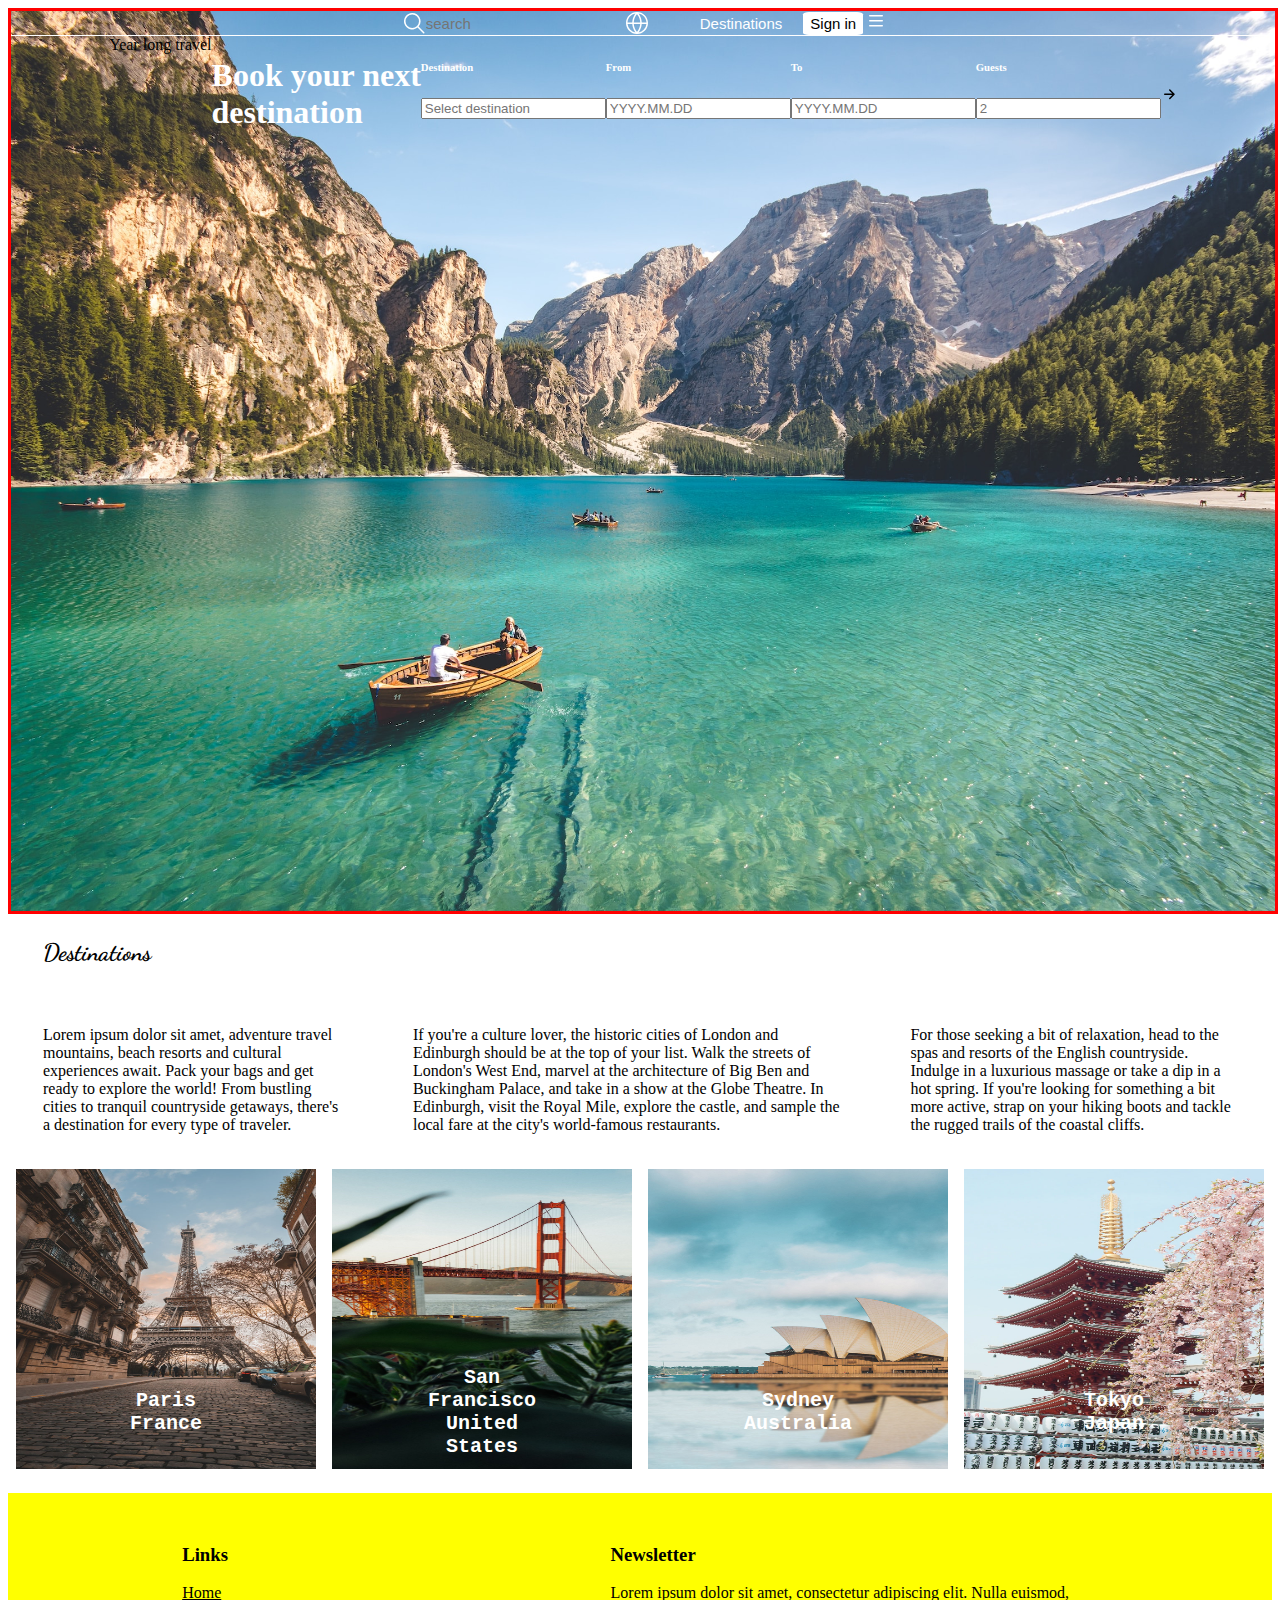
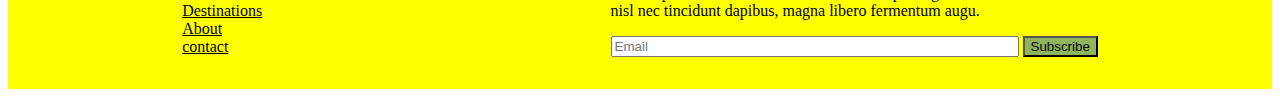
==== index.html @ aec0493a "css updates" ====
<!DOCTYPE html>
<html lang="en">
<head>
<meta charset="utf-8">
<meta name="viewport" content="width=device-width, initial-scale=1">
<title>Travel agency: Homepage</title>
<meta name="description" content="Travel agency: Homepage">
<meta name="author" content="You">
<link
href="https://cdn.jsdelivr.net/npm/bootstrap@5.2.3/dist/css/bootstrap.min.css"
rel="stylesheet"
integrity="sha384-rbsA2VBKQhggwzxH7pPCaAqO46MgnOM80zW1RWuH61DGLwZJEdK2Kadq2F9CUG65"
crossorigin="anonymous"
>
<link
href="https://fonts.googleapis.com/css?family=Dancing+Script&family=Montserrat:400,700&&display=swap"
rel="stylesheet"
>
<link href="./css/header.css" rel="stylesheet" type="text/css">
<link href="./css/destinations.css" rel="stylesheet" type="text/css">
<link href="./css/footer.css" rel="stylesheet" type="text/css">
</head>
<body>
<header>
<div id="searchsection">
<img src="./icons/search-white.svg" alt="Logo">
<input name = "search" placeholder="search" id="searchbutton">
<img src="./icons/globe-white.svg" alt="Logo">
<button id="destinationbutton">Destinations</button>
<button id="signbutton">Sign in</button>
<div>
<img src="./icons/three-bars-white.svg" alt="Menu">
</div>
</div>
<div id="bookingsection">
<div>Year long travel</div>
<h1>
Book your next<br>
destination
</h1>
<div>
<h6>Destination</h6>
<input name = "country" list="countries" placeholder="Select destination">
<datalist id="countries"><option value="Tunisia"> <option value="Germany">
<option value="Italy"> <option value="Costa Rica"> <option value="Japan">
<option value="India"> <option value="Finland"> <option value="Russia"></option></datalist>
</div>
<div>
    <h6>From</h6>
    <input name = "departuredate"  placeholder="YYYY.MM.DD">
    </div>
    <div>
        <h6>To</h6>
        <input name = "arrivaldate"  placeholder="YYYY.MM.DD">
        
        </div>
        <div>
            <h6>Guests</h6>
            <input name = "guestsnumber"  placeholder="2">
            </div>
            <img src="./icons/arrow-right.svg" alt="Menu">
</div>
</header>
<section id="destinationsection">
<h2>Destinations</h2>
<div id="descriptionsection">
<p>
Lorem ipsum dolor sit amet, adventure travel mountains, beach
resorts and cultural experiences await. Pack your bags and get
ready to explore the world! From bustling cities to tranquil
countryside getaways, there's a destination for every type of
traveler.
</p>
<p>
If you're a culture lover, the historic cities of London and Edinburgh should
be at the top of your list. Walk the streets of London's West End,
marvel at the architecture of Big Ben and Buckingham Palace, and take in a
show at the Globe Theatre. In Edinburgh, visit the Royal Mile,
explore the castle, and sample the local fare at the city's world-famous restaurants.
</p>
<p>
For those seeking a bit of relaxation, head to the spas and
resorts of the English countryside. Indulge in a luxurious
massage or take a dip in a hot spring. If you're looking for
something a bit more active, strap on your hiking boots and
tackle the rugged trails of the coastal cliffs.
</p>
</div>
<div id="photossection">




<div class="image-container">
<img src="./images/destinations/paris.jpg" alt="picture of eiffel tower">
<div class="text-overlay">
<p>Paris<br>France<p>
</div>
</div>
<div class="image-container">
<img src="./images/destinations/san-francisco.jpg" alt="picture of golden gate">
<div class="text-overlay">
<p>San Francisco<br>United States<p>
</div>
</div>
<div class="image-container">
<img src="./images/destinations/sydney.jpg" alt="picture of sydney opera">
<div class="text-overlay">
<p>Sydney<br>Australia<p>
</div>
</div>
<div class="image-container">
<img src="./images/destinations/tokyo.jpg" alt="picture of tokyo">
<div class="text-overlay">
<p>Tokyo<br>Japan<p>
</div>
</div>
</div>
</section>
<footer>
<div id="Links">
<h3>Links</h3>
<a href="" target="_blank">Home</a><br>
<a href="" target="_blank">Destinations</a><br>
<a href="" target="_blank">About</a><br>
<a href="" target="_blank">contact</a>
</div>
<div id="newssection">
<h3>Newsletter</h3>
<p>
Lorem ipsum dolor sit amet, consectetur adipiscing elit. Nulla
euismod, <br>nisl nec tincidunt dapibus, magna libero fermentum augu.
</p>
<form action="/submit-form" method="post">
<input type="email" id="email" name="email" placeholder="Email">
<input type="submit" id="subscribebutton" value="Subscribe">
</form>
</div>
</footer>
</body>
</html>
---- css/header.css ----
header{
    background-image: url("../images/header.jpg"); 
    background-repeat: no-repeat;
    background-size:cover;
    background-position: center;
    width:100%;
    height: 100vh;
    margin: 0 auto;
    border: 3px red solid;
    }
    #searchsection{
    border-bottom: 1px white solid;
    display: flex;
    justify-content:center;
    align-items: center;
flex-wrap: wrap;}

    #destinationbutton{
        background: none;
        border: none;
        font-size: 15px;
        margin-left: 45px;
        color: white;
        
        }
    #signbutton{
    border-radius: 10%;
    width: 60px;
    background-color: white; 
    border: 1.5px black;
    font-size: 15px;
    padding: 3px 3px;
    margin-left: 15px;
    margin-right: 5px;}

    #searchbutton{background: none;
        border: none;
        font-size: 15px;
        padding: 0;}


#bookingsection h1{color: white;}
#bookingsection h6{color: white;}
#bookingsection{display: flex;
    justify-content:center;
    align-self: flex-end;
    flex-wrap: wrap;
}
---- css/destinations.css ----
#descriptionsection{
    display: flex;
    justify-content: center;
    align-items: flex-start;
    }
    #descriptionsection p {padding: 19px 35px;}
    #destinationsection h2{font-family: Dancing Script; font-weight: bold; padding: 4px 35px;}
    #descriptionsection p{font-family: 'Times New Roman', Times, serif; }
    
    
    
    
    #photossection{
    display: flex;
    justify-content: center;
    align-items: flex-start;
    }
    #photossection img{
    height: 300px;
    width: 300px;
    }
    
    
    
    
    .image-container {
    position: relative;
    margin: 0 auto;
    }
    .text-overlay {
    position: absolute;
    top: 80%;
    left: 50%;
    transform: translate(-50%, -50%);
    text-align: center;
    color: white;
    }
    .text-overlay p {
    font-size: 20px;
    font-family: 'Courier New', Courier, monospace;
    font-weight: bold;
    }
---- css/footer.css ----
footer{display: flex; justify-content: space-around; align-items: baseline;
    background-color: yellow; padding-top: 2rem; padding-bottom: 2rem; margin-top: 20px ;}
    
    
    #email {
    width: 400px;
    }
    #subscribebutton{background-color: rgb(144, 180, 92);}
    
    
    a{color:black;}
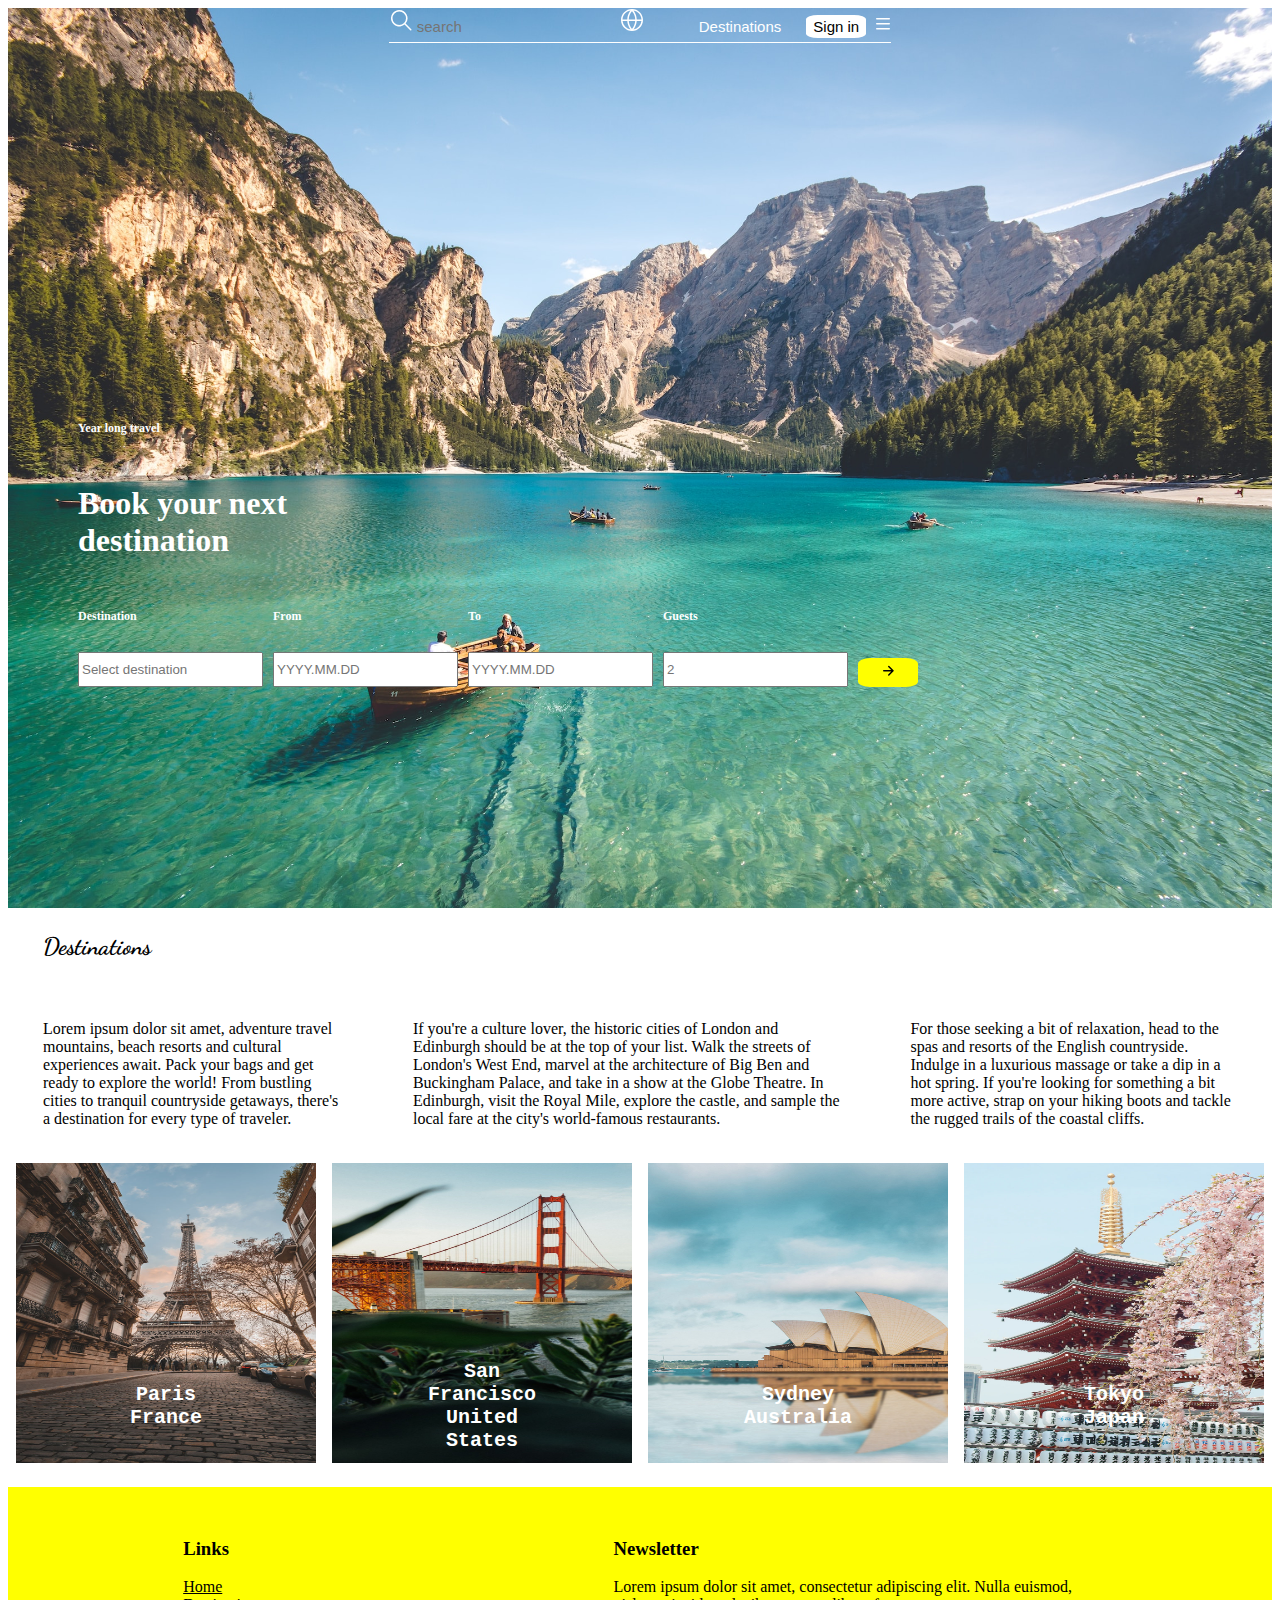
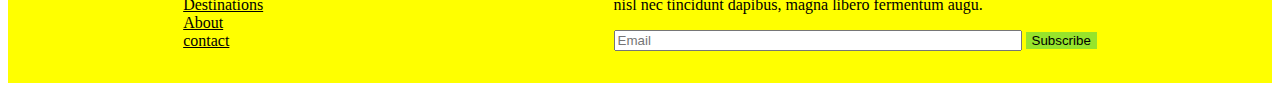
==== commit 94a36043: "css modifications" ====
--- a/index.html
+++ b/index.html
@@ -1,153 +1,166 @@
 <!DOCTYPE html>
 <html lang="en">
-<head>
-<meta charset="utf-8">
-<meta name="viewport" content="width=device-width, initial-scale=1">
-<title>Travel agency: Homepage</title>
-<meta name="description" content="Travel agency: Homepage">
-<meta name="author" content="You">
-<link
-href="https://cdn.jsdelivr.net/npm/bootstrap@5.2.3/dist/css/bootstrap.min.css"
-rel="stylesheet"
-integrity="sha384-rbsA2VBKQhggwzxH7pPCaAqO46MgnOM80zW1RWuH61DGLwZJEdK2Kadq2F9CUG65"
-crossorigin="anonymous"
->
-<link
-href="https://fonts.googleapis.com/css?family=Dancing+Script&family=Montserrat:400,700&&display=swap"
-rel="stylesheet"
->
-<link href="./css/header.css" rel="stylesheet" type="text/css">
-<link href="./css/destinations.css" rel="stylesheet" type="text/css">
-<link href="./css/footer.css" rel="stylesheet" type="text/css">
-</head>
-<body>
-<header>
-<div id="searchsection">
-<img src="./icons/search-white.svg" alt="Logo">
-<input name = "search" placeholder="search" id="searchbutton">
-<img src="./icons/globe-white.svg" alt="Logo">
-<button id="destinationbutton">Destinations</button>
-<button id="signbutton">Sign in</button>
-<div>
-<img src="./icons/three-bars-white.svg" alt="Menu">
-</div>
-</div>
-<div id="bookingsection">
-<div>Year long travel</div>
-<h1>
-Book your next<br>
-destination
-</h1>
-<div>
-<h6>Destination</h6>
-<input name = "country" list="countries" placeholder="Select destination">
-<datalist id="countries"><option value="Tunisia"> <option value="Germany">
-<option value="Italy"> <option value="Costa Rica"> <option value="Japan">
-<option value="India"> <option value="Finland"> <option value="Russia"></option></datalist>
-</div>
-<div>
-    <h6>From</h6>
-    <input name = "departuredate"  placeholder="YYYY.MM.DD">
-    </div>
-    <div>
-        <h6>To</h6>
-        <input name = "arrivaldate"  placeholder="YYYY.MM.DD">
-        
+  <head>
+    <meta charset="utf-8" />
+    <meta name="viewport" content="width=device-width, initial-scale=1" />
+    <title>Travel agency: Homepage</title>
+    <meta name="description" content="Travel agency: Homepage" />
+    <meta name="author" content="You" />
+    <link
+      href="https://cdn.jsdelivr.net/npm/bootstrap@5.2.3/dist/css/bootstrap.min.css"
+      rel="stylesheet"
+      integrity="sha384-rbsA2VBKQhggwzxH7pPCaAqO46MgnOM80zW1RWuH61DGLwZJEdK2Kadq2F9CUG65"
+      crossorigin="anonymous"
+    />
+    <link
+      href="https://fonts.googleapis.com/css?family=Dancing+Script&family=Montserrat:400,700&&display=swap"
+      rel="stylesheet"
+    />
+    <link href="./css/header.css" rel="stylesheet" type="text/css" />
+    <link href="./css/destinations.css" rel="stylesheet" type="text/css" />
+    <link href="./css/footer.css" rel="stylesheet" type="text/css" />
+  </head>
+  <body>
+    <header>
+      <div id="searchsection">
+        <img src="./icons/search-white.svg" alt="Logo" />
+        <input name="search" placeholder="search" id="searchbutton" />
+        <img src="./icons/globe-white.svg" alt="Logo" />
+        <button id="destinationbutton">Destinations</button>
+        <button id="signbutton">Sign in</button>
+        <img src="./icons/three-bars-white.svg" alt="Menu" />
+      </div>
+
+      <div id="bookingsection">
+        <h6>Year long travel</h6>
+        <h1>
+          Book your next<br />
+          destination
+        </h1>
+        <div id="destpart">
+          <div>
+            <h6>Destination</h6>
+            <input
+              name="country"
+              list="countries"
+              placeholder="Select destination"
+            />
+            <datalist id="countries">
+              <option value="Tunisia"></option>
+              <option value="Germany"></option>
+              <option value="Italy"></option>
+              <option value="Costa Rica"></option>
+              <option value="Japan"></option>
+              <option value="India"></option>
+              <option value="Finland"></option>
+              <option value="Russia"></option>
+            </datalist>
+          </div>
+
+          <div>
+            <h6>From</h6>
+            <input name="departuredate" placeholder="YYYY.MM.DD" />
+          </div>
+          <div>
+            <h6>To</h6>
+            <input name="arrivaldate" placeholder="YYYY.MM.DD" />
+          </div>
+          <div>
+            <h6>Guests</h6>
+            <input name="guestsnumber" placeholder="2" />
+          </div>
+          <button type="button">
+            <img src="./icons/arrow-right.svg" alt="Menu" />
+          </button>
         </div>
-        <div>
-            <h6>Guests</h6>
-            <input name = "guestsnumber"  placeholder="2">
-            </div>
-            <img src="./icons/arrow-right.svg" alt="Menu">
-</div>
-</header>
-<section id="destinationsection">
-<h2>Destinations</h2>
-<div id="descriptionsection">
-<p>
-Lorem ipsum dolor sit amet, adventure travel mountains, beach
-resorts and cultural experiences await. Pack your bags and get
-ready to explore the world! From bustling cities to tranquil
-countryside getaways, there's a destination for every type of
-traveler.
-</p>
-<p>
-If you're a culture lover, the historic cities of London and Edinburgh should
-be at the top of your list. Walk the streets of London's West End,
-marvel at the architecture of Big Ben and Buckingham Palace, and take in a
-show at the Globe Theatre. In Edinburgh, visit the Royal Mile,
-explore the castle, and sample the local fare at the city's world-famous restaurants.
-</p>
-<p>
-For those seeking a bit of relaxation, head to the spas and
-resorts of the English countryside. Indulge in a luxurious
-massage or take a dip in a hot spring. If you're looking for
-something a bit more active, strap on your hiking boots and
-tackle the rugged trails of the coastal cliffs.
-</p>
-</div>
-<div id="photossection">
+      </div>
+    </header>
 
-
-
-
-<div class="image-container">
-<img src="./images/destinations/paris.jpg" alt="picture of eiffel tower">
-<div class="text-overlay">
-<p>Paris<br>France<p>
-</div>
-</div>
-<div class="image-container">
-<img src="./images/destinations/san-francisco.jpg" alt="picture of golden gate">
-<div class="text-overlay">
-<p>San Francisco<br>United States<p>
-</div>
-</div>
-<div class="image-container">
-<img src="./images/destinations/sydney.jpg" alt="picture of sydney opera">
-<div class="text-overlay">
-<p>Sydney<br>Australia<p>
-</div>
-</div>
-<div class="image-container">
-<img src="./images/destinations/tokyo.jpg" alt="picture of tokyo">
-<div class="text-overlay">
-<p>Tokyo<br>Japan<p>
-</div>
-</div>
-</div>
-</section>
-<footer>
-<div id="Links">
-<h3>Links</h3>
-<a href="" target="_blank">Home</a><br>
-<a href="" target="_blank">Destinations</a><br>
-<a href="" target="_blank">About</a><br>
-<a href="" target="_blank">contact</a>
-</div>
-<div id="newssection">
-<h3>Newsletter</h3>
-<p>
-Lorem ipsum dolor sit amet, consectetur adipiscing elit. Nulla
-euismod, <br>nisl nec tincidunt dapibus, magna libero fermentum augu.
-</p>
-<form action="/submit-form" method="post">
-<input type="email" id="email" name="email" placeholder="Email">
-<input type="submit" id="subscribebutton" value="Subscribe">
-</form>
-</div>
-</footer>
-</body>
+    <section id="destinationsection">
+      <h2>Destinations</h2>
+      <div id="descriptionsection">
+        <p>
+          Lorem ipsum dolor sit amet, adventure travel mountains, beach resorts
+          and cultural experiences await. Pack your bags and get ready to
+          explore the world! From bustling cities to tranquil countryside
+          getaways, there's a destination for every type of traveler.
+        </p>
+        <p>
+          If you're a culture lover, the historic cities of London and Edinburgh
+          should be at the top of your list. Walk the streets of London's West
+          End, marvel at the architecture of Big Ben and Buckingham Palace, and
+          take in a show at the Globe Theatre. In Edinburgh, visit the Royal
+          Mile, explore the castle, and sample the local fare at the city's
+          world-famous restaurants.
+        </p>
+        <p>
+          For those seeking a bit of relaxation, head to the spas and resorts of
+          the English countryside. Indulge in a luxurious massage or take a dip
+          in a hot spring. If you're looking for something a bit more active,
+          strap on your hiking boots and tackle the rugged trails of the coastal
+          cliffs.
+        </p>
+      </div>
+      <div id="photossection">
+        <div class="image-container">
+          <img
+            src="./images/destinations/paris.jpg"
+            alt="picture of eiffel tower"
+          />
+          <div class="text-overlay">
+            <p>Paris<br />France</p>
+            <p></p>
+          </div>
+        </div>
+        <div class="image-container">
+          <img
+            src="./images/destinations/san-francisco.jpg"
+            alt="picture of golden gate"
+          />
+          <div class="text-overlay">
+            <p>San Francisco<br />United States</p>
+            <p></p>
+          </div>
+        </div>
+        <div class="image-container">
+          <img
+            src="./images/destinations/sydney.jpg"
+            alt="picture of sydney opera"
+          />
+          <div class="text-overlay">
+            <p>Sydney<br />Australia</p>
+            <p></p>
+          </div>
+        </div>
+        <div class="image-container">
+          <img src="./images/destinations/tokyo.jpg" alt="picture of tokyo" />
+          <div class="text-overlay">
+            <p>Tokyo<br />Japan</p>
+            <p></p>
+          </div>
+        </div>
+      </div>
+    </section>
+    <footer>
+      <div id="Links">
+        <h3>Links</h3>
+        <a href="" target="_blank">Home</a><br />
+        <a href="" target="_blank">Destinations</a><br />
+        <a href="" target="_blank">About</a><br />
+        <a href="" target="_blank">contact</a>
+      </div>
+      <div id="newssection">
+        <h3>Newsletter</h3>
+        <p>
+          Lorem ipsum dolor sit amet, consectetur adipiscing elit. Nulla
+          euismod, <br />nisl nec tincidunt dapibus, magna libero fermentum
+          augu.
+        </p>
+        <form action="/submit-form" method="post">
+          <input type="email" id="email" name="email" placeholder="Email" />
+          <input type="submit" id="subscribebutton" value="Subscribe" />
+        </form>
+      </div>
+    </footer>
+  </body>
 </html>
-
-
-
-
-
-
-
-
-
-
-
-     --- a/css/header.css
+++ b/css/header.css
@@ -1,48 +1,76 @@
-header{
-    background-image: url("../images/header.jpg"); 
-    background-repeat: no-repeat;
-    background-size:cover;
-    background-position: center;
-    width:100%;
-    height: 100vh;
-    margin: 0 auto;
-    border: 3px red solid;
-    }
-    #searchsection{
-    border-bottom: 1px white solid;
-    display: flex;
-    justify-content:center;
-    align-items: center;
-flex-wrap: wrap;}
+header {
+  background-image: url("../images/header.jpg");
+  background-repeat: no-repeat;
+  background-size: cover;
+  background-position: center;
+  width: 100%;
+  height: 100vh;
+  margin: 0 auto;
+  display: flex;
+  flex-direction: column;
+}
 
-    #destinationbutton{
-        background: none;
-        border: none;
-        font-size: 15px;
-        margin-left: 45px;
-        color: white;
-        
-        }
-    #signbutton{
-    border-radius: 10%;
-    width: 60px;
-    background-color: white; 
-    border: 1.5px black;
-    font-size: 15px;
-    padding: 3px 3px;
-    margin-left: 15px;
-    margin-right: 5px;}
+#searchsection {
+  border-bottom: 1px white solid;
+  justify-content: center;
+  align-self: center;
+  flex-wrap: wrap;
+}
 
-    #searchbutton{background: none;
-        border: none;
-        font-size: 15px;
-        padding: 0;}
+#destinationbutton {
+  background: none;
+  border: none;
+  font-size: 15px;
+  margin-left: 45px;
+  color: white;
+}
+#signbutton {
+  border-radius: 20%;
+  width: 60px;
+  background-color: white;
+  border: 1.5px black;
+  font-size: 15px;
+  padding: 3px 3px;
+  margin-left: 15px;
+  margin-right: 5px;
+  margin-top: 4px;
+  margin-bottom: 4px;
+}
 
+#searchbutton {
+  background: none;
+  border: none;
+  font-size: 15px;
+  padding: 0;
+}
 
-#bookingsection h1{color: white;}
-#bookingsection h6{color: white;}
-#bookingsection{display: flex;
-    justify-content:center;
-    align-self: flex-end;
-    flex-wrap: wrap;
-}+#bookingsection {
+  display: flex;
+  flex-direction: column;
+  margin-top: 350px;
+  padding-left: 70px;
+}
+#destpart {
+  display: flex;
+  flex-direction: row;
+}
+#bookingsection h1 {
+  color: white;
+}
+#bookingsection h6 {
+  color: white;
+  margin-right: 30px;
+  font-size: 12px;
+}
+#bookingsection input {
+  margin-right: 10px;
+  height: 29px;
+}
+#bookingsection button {
+  height: 29px;
+  width: 60px;
+  background-color: yellow;
+  border: none;
+  border-radius: 20%;
+  align-self: flex-end;
+}
--- a/css/destinations.css
+++ b/css/destinations.css
@@ -21,8 +21,6 @@
     }
     
     
-    
-    
     .image-container {
     position: relative;
     margin: 0 auto;
--- a/css/footer.css
+++ b/css/footer.css
@@ -1,11 +1,22 @@
-footer{display: flex; justify-content: space-around; align-items: baseline;
-    background-color: yellow; padding-top: 2rem; padding-bottom: 2rem; margin-top: 20px ;}
-    
-    
-    #email {
-    width: 400px;
-    }
-    #subscribebutton{background-color: rgb(144, 180, 92);}
-    
-    
-    a{color:black;}+footer {
+  display: flex;
+  justify-content: space-around;
+  align-items: baseline;
+  background-color: yellow;
+  padding-top: 2rem;
+  padding-bottom: 2rem;
+  margin-top: 20px;
+}
+
+#email {
+  width: 400px;
+}
+
+#subscribebutton {
+  background-color: rgb(151, 228, 43);
+  border: none;
+}
+
+a {
+  color: black;
+}
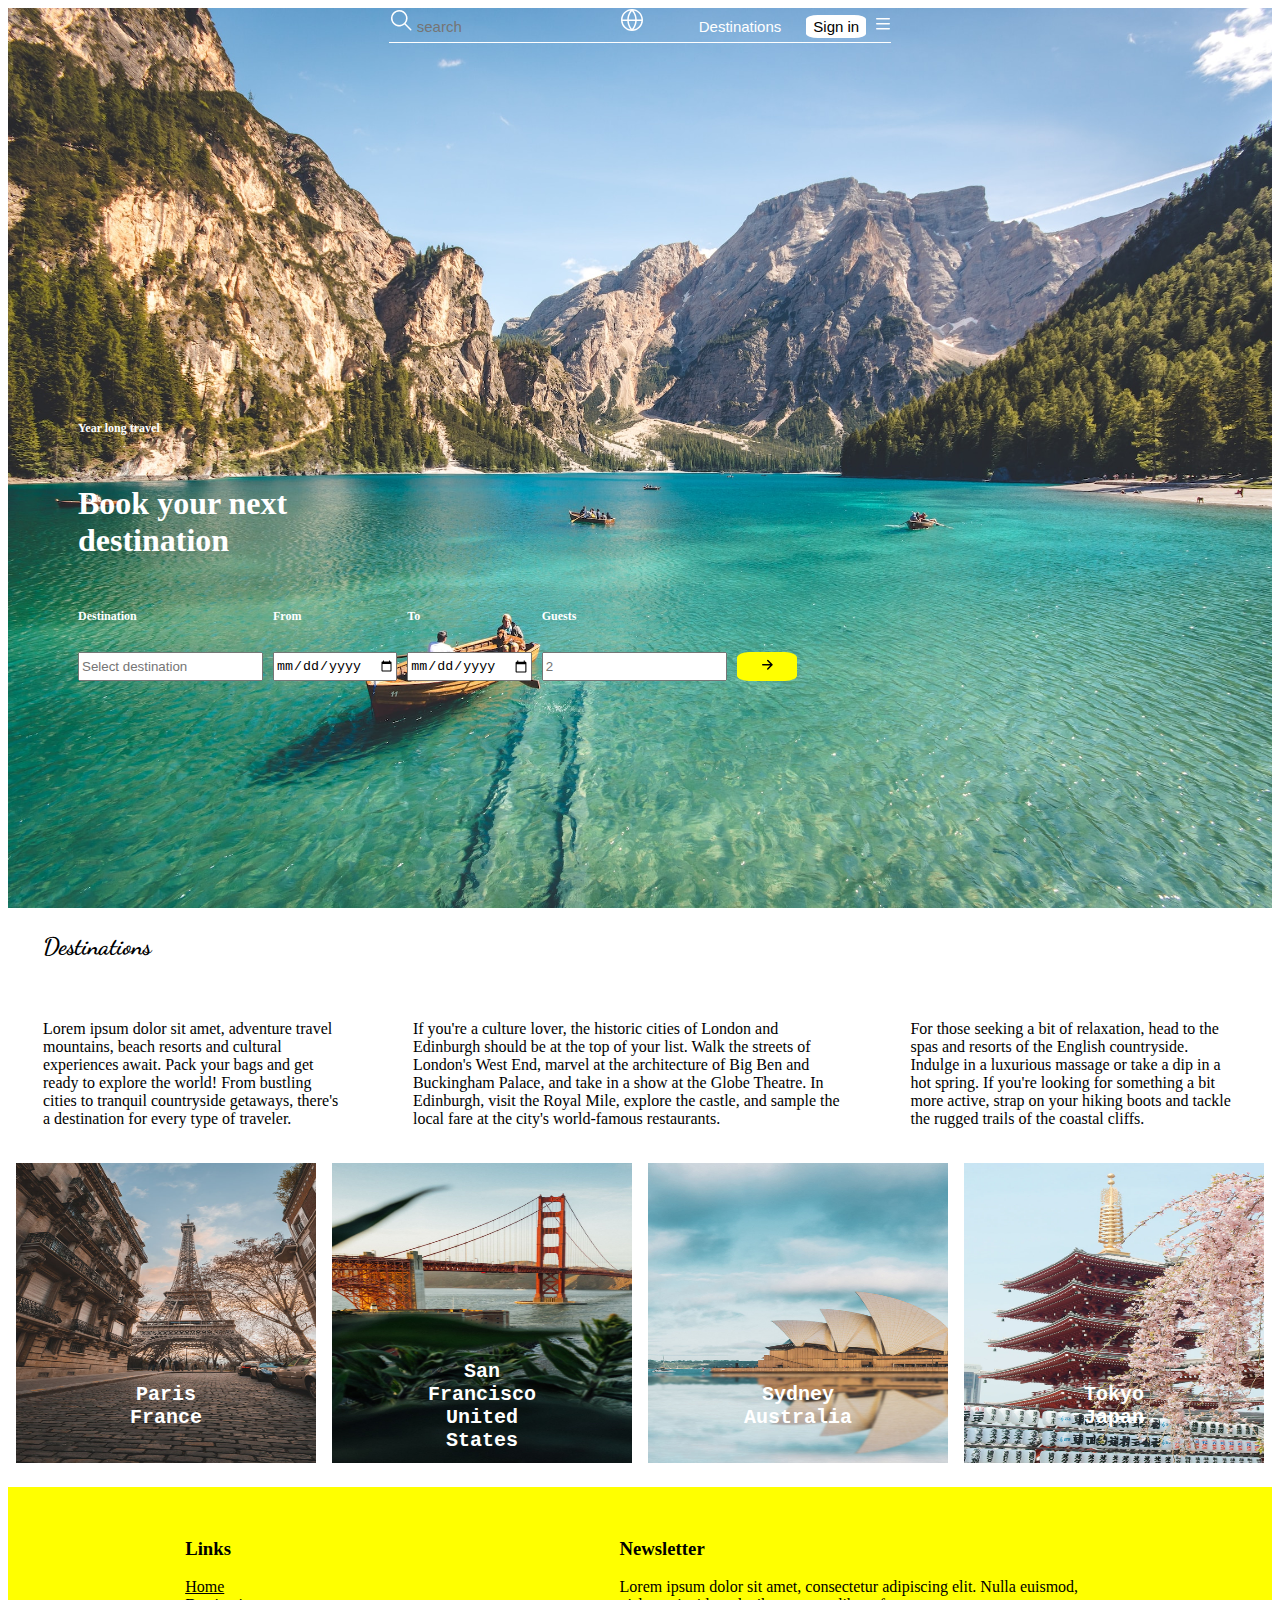
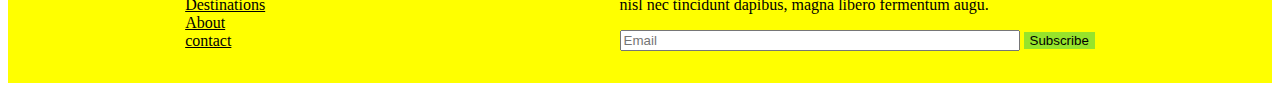
==== commit 96262da8: "media queries updates" ====
--- a/index.html
+++ b/index.html
@@ -59,11 +59,11 @@
 
           <div>
             <h6>From</h6>
-            <input name="departuredate" placeholder="YYYY.MM.DD" />
+            <input name="departuredate" type="date" placeholder="YYYY.MM.DD" />
           </div>
           <div>
             <h6>To</h6>
-            <input name="arrivaldate" placeholder="YYYY.MM.DD" />
+            <input name="arrivaldate" type="date" placeholder="YYYY.MM.DD" />
           </div>
           <div>
             <h6>Guests</h6>
--- a/css/header.css
+++ b/css/header.css
@@ -1,3 +1,13 @@
+html {
+  box-sizing: border-box;
+}
+
+*,
+*:before,
+*:after {
+  box-sizing: inherit;
+}
+
 header {
   background-image: url("../images/header.jpg");
   background-repeat: no-repeat;
@@ -24,6 +34,7 @@
   margin-left: 45px;
   color: white;
 }
+
 #signbutton {
   border-radius: 20%;
   width: 60px;
@@ -50,22 +61,27 @@
   margin-top: 350px;
   padding-left: 70px;
 }
+
 #destpart {
   display: flex;
   flex-direction: row;
 }
+
 #bookingsection h1 {
   color: white;
 }
+
 #bookingsection h6 {
   color: white;
   margin-right: 30px;
   font-size: 12px;
 }
+
 #bookingsection input {
   margin-right: 10px;
   height: 29px;
 }
+
 #bookingsection button {
   height: 29px;
   width: 60px;
@@ -74,3 +90,55 @@
   border-radius: 20%;
   align-self: flex-end;
 }
+
+/* Media Queries */
+@media only screen and (max-width: 991px) {
+  #bookingsection {
+    margin-top: 250px;
+    padding-left: 30px;
+  }
+
+  #bookingsection h6 {
+    margin-right: 15px;
+    font-size: 10px;
+  }
+
+  #bookingsection input {
+    margin-right: 5px;
+    height: 25px;
+  }
+}
+
+@media only screen and (max-width: 767px) {
+  #bookingsection {
+    margin-top: 200px;
+    padding-left: 20px;
+  }
+
+  #bookingsection h6 {
+    margin-right: 10px;
+    font-size: 8px;
+  }
+
+  #bookingsection input {
+    margin-right: 3px;
+    height: 20px;
+  }
+}
+
+@media only screen and (max-width: 480px) {
+  #bookingsection {
+    margin-top: 150px;
+    padding-left: 10px;
+  }
+
+  #bookingsection h6 {
+    margin-right: 5px;
+    font-size: 6px;
+  }
+
+  #bookingsection input {
+    margin-right: 2px;
+    height: 15px;
+  }
+}
--- a/css/destinations.css
+++ b/css/destinations.css
@@ -1,41 +1,126 @@
-#descriptionsection{
+html {
+  box-sizing: border-box;
+}
+
+*,
+*:before,
+*:after {
+  box-sizing: inherit;
+}
+
+#descriptionsection {
+  display: flex;
+  justify-content: center;
+  align-items: flex-start;
+}
+
+#descriptionsection p {
+  padding: 19px 35px;
+}
+
+#destinationsection h2 {
+  font-family: Dancing Script;
+  font-weight: bold;
+  padding: 4px 35px;
+}
+
+#descriptionsection p {
+  font-family: "Times New Roman", Times, serif;
+}
+
+#photossection {
+  display: flex;
+  justify-content: center;
+  align-items: flex-start;
+}
+
+#photossection img {
+  height: 300px;
+  width: 300px;
+}
+
+.image-container {
+  position: relative;
+  margin: 0 auto;
+}
+
+.text-overlay {
+  position: absolute;
+  top: 80%;
+  left: 50%;
+  transform: translate(-50%, -50%);
+  text-align: center;
+  color: white;
+}
+
+.text-overlay p {
+  font-size: 20px;
+  font-family: "Courier New", Courier, monospace;
+  font-weight: bold;
+}
+
+/* Media Queries */
+@media only screen and (max-width: 991px) {
+  #descriptionsection {
+    flex-direction: column;
+    align-items: center;
+  }
+
+  #descriptionsection p {
+    padding: 19px 15px;
+  }
+
+  #destinationsection h2 {
+    padding: 4px 15px;
+  }
+
+  .text-overlay p {
+    font-size: 15px;
+    font-family: "Courier New", Courier, monospace;
+    font-weight: bold;
+  }
+}
+
+@media only screen and (max-width: 767px) {
+  #descriptionsection p {
+    padding: 19px 10px;
+  }
+
+  #destinationsection h2 {
+    padding: 4px 10px;
+  }
+
+  #photossection img {
+    height: 200px;
+    width: 200px;
+  }
+
+  .text-overlay {
+    top: 70%;
+  }
+}
+
+@media only screen and (max-width: 480px) {
+  #descriptionsection p {
+    padding: 19px 5px;
+  }
+
+  #destinationsection h2 {
+    padding: 4px 5px;
+  }
+
+  #photossection img {
+    height: 120px;
+    width: 90px;
+  }
+
+  #photossection {
     display: flex;
     justify-content: center;
-    align-items: flex-start;
-    }
-    #descriptionsection p {padding: 19px 35px;}
-    #destinationsection h2{font-family: Dancing Script; font-weight: bold; padding: 4px 35px;}
-    #descriptionsection p{font-family: 'Times New Roman', Times, serif; }
-    
-    
-    
-    
-    #photossection{
-    display: flex;
-    justify-content: center;
-    align-items: flex-start;
-    }
-    #photossection img{
-    height: 300px;
-    width: 300px;
-    }
-    
-    
-    .image-container {
-    position: relative;
-    margin: 0 auto;
-    }
-    .text-overlay {
-    position: absolute;
-    top: 80%;
-    left: 50%;
-    transform: translate(-50%, -50%);
-    text-align: center;
-    color: white;
-    }
-    .text-overlay p {
-    font-size: 20px;
-    font-family: 'Courier New', Courier, monospace;
-    font-weight: bold;
-    }
-    +    align-items: center; /* Added to center the images vertically */
+  }
+
+  .text-overlay {
+    top: 60%;
+  }
+}
--- a/css/footer.css
+++ b/css/footer.css
@@ -1,3 +1,12 @@
+html {
+  box-sizing: border-box;
+}
+*,
+*:before,
+*:after {
+  box-sizing: inherit;
+}
+
 footer {
   display: flex;
   justify-content: space-around;
@@ -20,3 +29,54 @@
 a {
   color: black;
 }
+
+@media screen and (max-width: 991px) {
+  footer {
+    flex-direction: column;
+    justify-content: center;
+    align-items: center;
+    text-align: center;
+  }
+
+  #email {
+    width: 100%;
+    margin-top: 1rem;
+  }
+}
+
+@media screen and (max-width: 767px) {
+  footer {
+    flex-direction: column;
+    justify-content: center;
+    align-items: center;
+    text-align: center;
+  }
+
+  #email {
+    width: 100%;
+    margin-top: 1rem;
+  }
+
+  #subscribebutton {
+    margin-top: 1rem;
+  }
+}
+
+@media screen and (max-width: 480px) {
+  footer {
+    flex-direction: column;
+    justify-content: center;
+    align-items: center;
+    text-align: center;
+  }
+
+  #email {
+    width: 100%;
+    margin-top: 1rem;
+  }
+
+  #subscribebutton {
+    margin-top: 1rem;
+    width: 100%;
+  }
+}
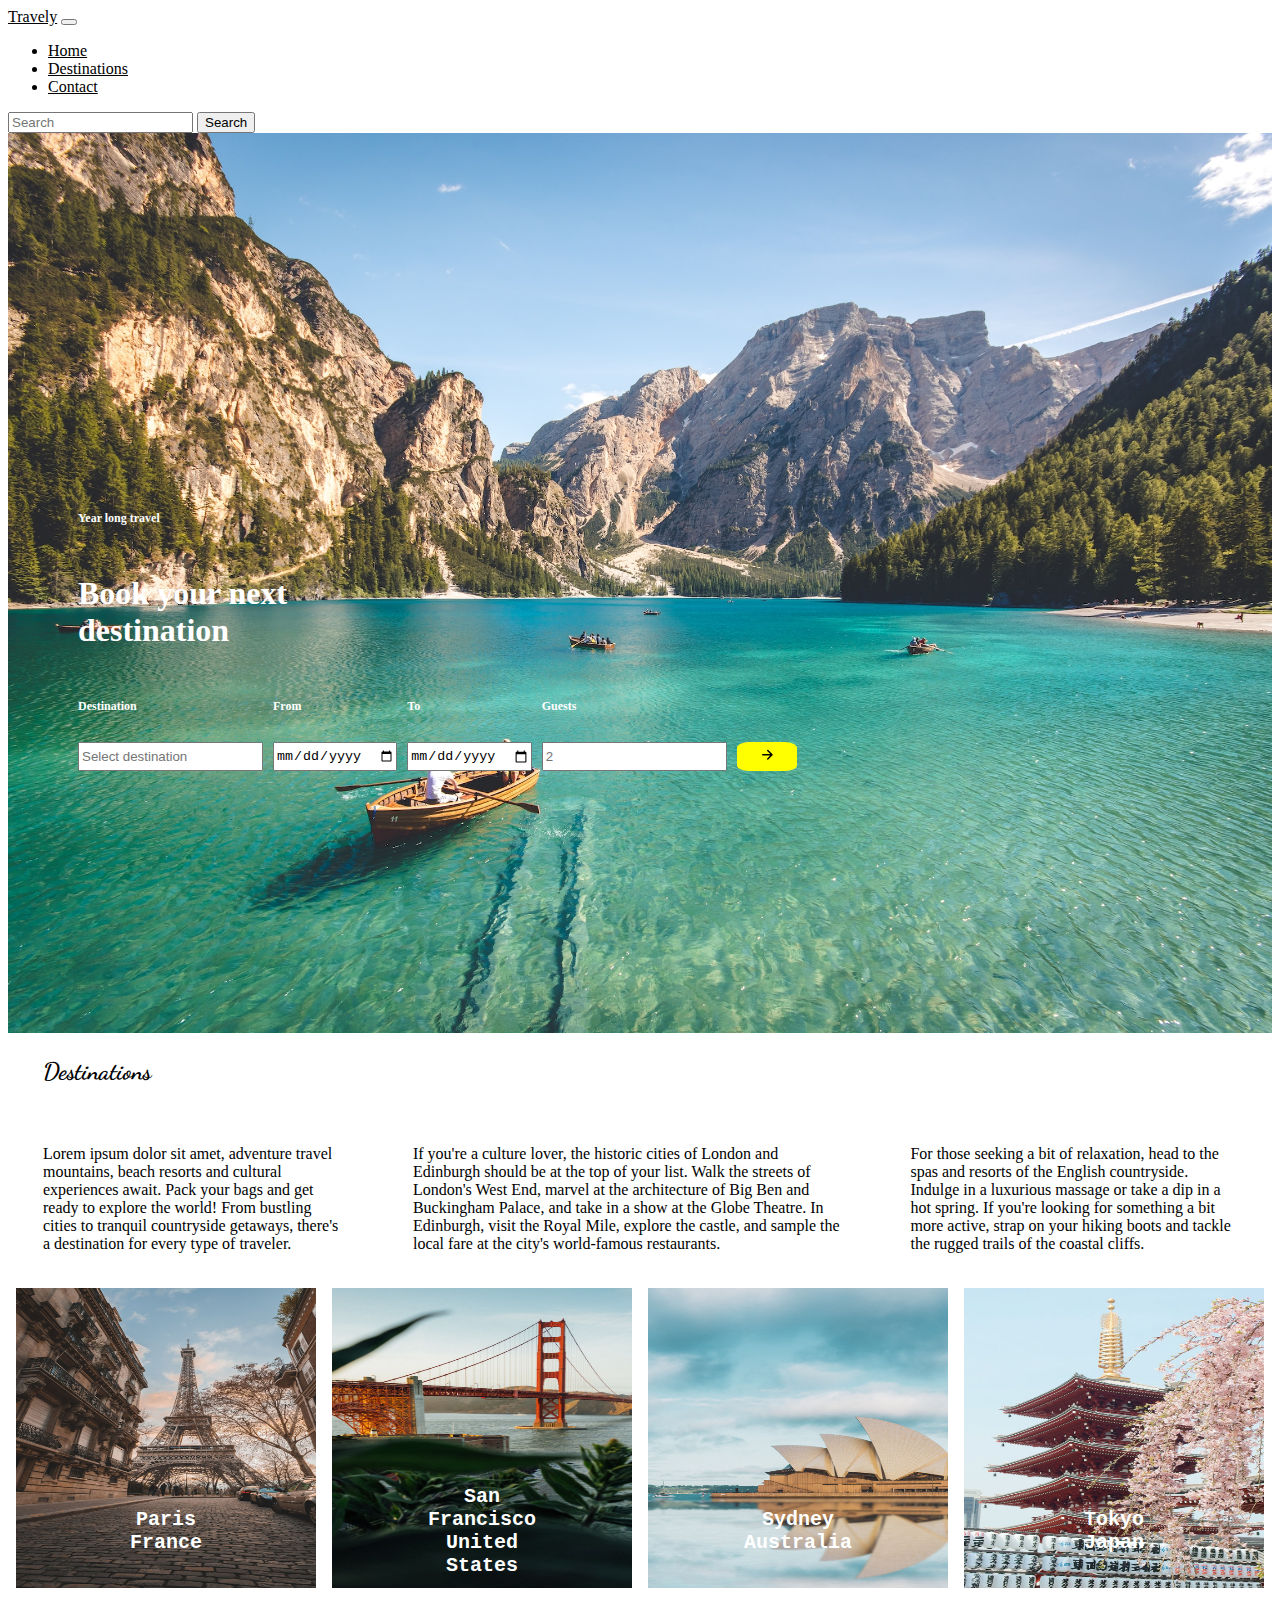
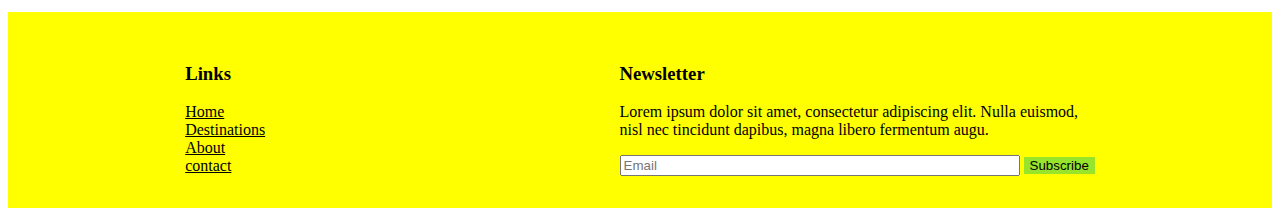
==== commit a85f0d9c: "ADDED FEATURES" ====
--- a/index.html
+++ b/index.html
@@ -5,7 +5,7 @@
     <meta name="viewport" content="width=device-width, initial-scale=1" />
     <title>Travel agency: Homepage</title>
     <meta name="description" content="Travel agency: Homepage" />
-    <meta name="author" content="You" />
+    <meta name="Emna" content="Emna" />
     <link
       href="https://cdn.jsdelivr.net/npm/bootstrap@5.2.3/dist/css/bootstrap.min.css"
       rel="stylesheet"
@@ -21,16 +21,54 @@
     <link href="./css/footer.css" rel="stylesheet" type="text/css" />
   </head>
   <body>
+    <nav class="navbar navbar-expand-lg bg-body-tertiary">
+      <div class="container-fluid">
+        <a class="navbar-brand" href="#">Travely</a>
+        <button
+          class="navbar-toggler"
+          type="button"
+          data-bs-toggle="collapse"
+          data-bs-target="#navbarSupportedContent"
+          aria-controls="navbarSupportedContent"
+          aria-expanded="false"
+          aria-label="Toggle navigation"
+        >
+          <span class="navbar-toggler-icon"></span>
+        </button>
+        <div class="collapse navbar-collapse" id="navbarSupportedContent">
+          <ul class="navbar-nav me-auto mb-2 mb-lg-0">
+            <li class="nav-item">
+              <a class="nav-link active" aria-current="page" href="index.html"
+                >Home</a
+              >
+            </li>
+            <li class="nav-item">
+              <a
+                class="nav-link active"
+                aria-current="page"
+                href="destinations.html"
+                >Destinations</a
+              >
+            </li>
+            <li class="nav-item">
+              <a class="nav-link" href="contact.html">Contact</a>
+            </li>
+          </ul>
+          <form class="d-flex" role="search">
+            <input
+              class="form-control me-2"
+              type="search"
+              placeholder="Search"
+              aria-label="Search"
+            />
+            <button class="btn btn-outline-success" type="submit">
+              Search
+            </button>
+          </form>
+        </div>
+      </div>
+    </nav>
     <header>
-      <div id="searchsection">
-        <img src="./icons/search-white.svg" alt="Logo" />
-        <input name="search" placeholder="search" id="searchbutton" />
-        <img src="./icons/globe-white.svg" alt="Logo" />
-        <button id="destinationbutton">Destinations</button>
-        <button id="signbutton">Sign in</button>
-        <img src="./icons/three-bars-white.svg" alt="Menu" />
-      </div>
-
       <div id="bookingsection">
         <h6>Year long travel</h6>
         <h1>
--- a/css/header.css
+++ b/css/header.css
@@ -91,6 +91,7 @@
   align-self: flex-end;
 }
 
+
 /* Media Queries */
 @media only screen and (max-width: 991px) {
   #bookingsection {
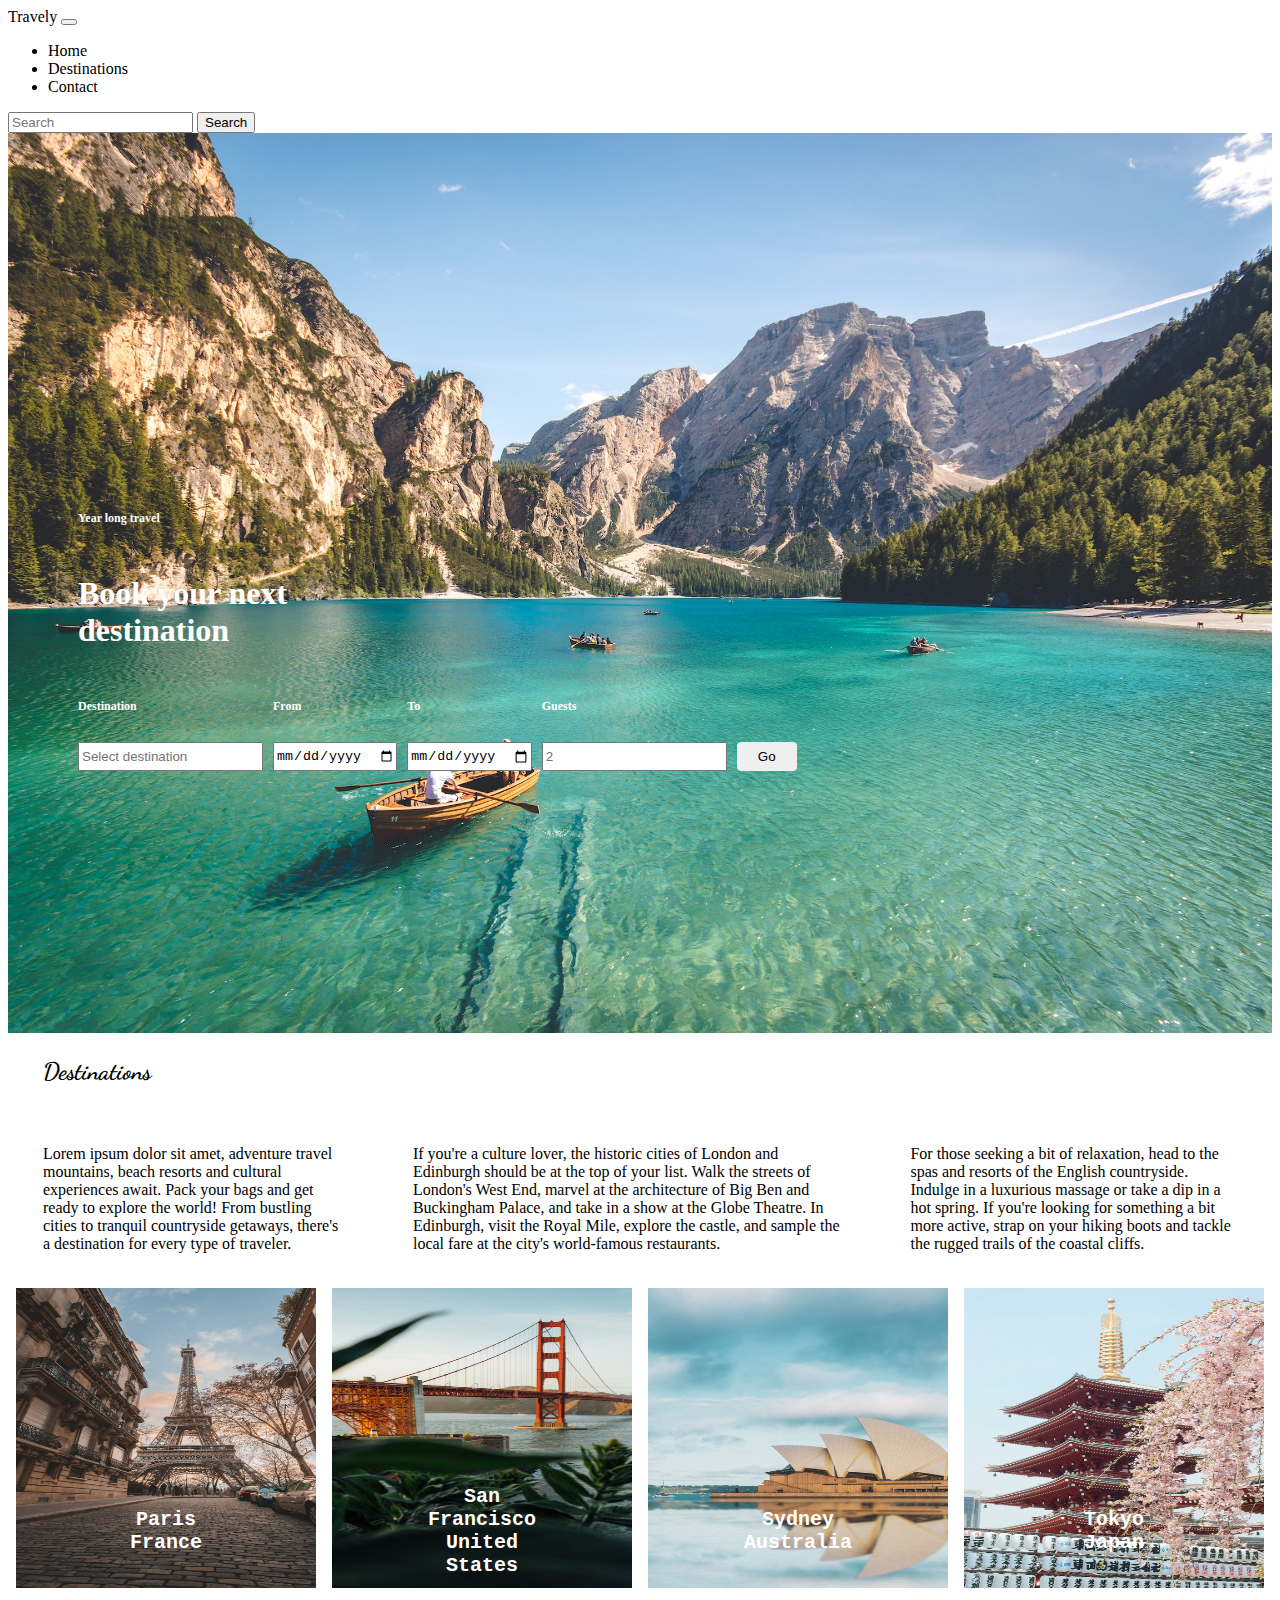
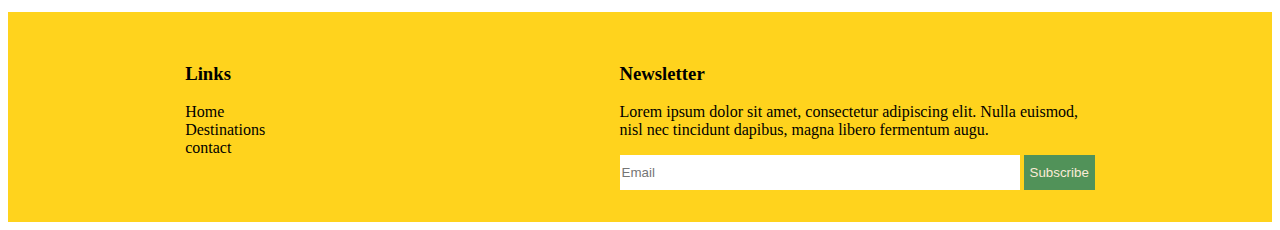
==== commit ad3ffb60: "CSS updates" ====
--- a/index.html
+++ b/index.html
@@ -107,9 +107,7 @@
             <h6>Guests</h6>
             <input name="guestsnumber" placeholder="2" />
           </div>
-          <button type="button">
-            <img src="./icons/arrow-right.svg" alt="Menu" />
-          </button>
+          <button type="button" class="btn btn-warning">Go</button>
         </div>
       </div>
     </header>
@@ -182,10 +180,9 @@
     <footer>
       <div id="Links">
         <h3>Links</h3>
-        <a href="" target="_blank">Home</a><br />
-        <a href="" target="_blank">Destinations</a><br />
-        <a href="" target="_blank">About</a><br />
-        <a href="" target="_blank">contact</a>
+        <a href="#" target="_blank">Home</a><br />
+        <a href="destinations.html" target="_blank">Destinations</a><br />
+        <a href="contact.html" target="_blank">contact</a>
       </div>
       <div id="newssection">
         <h3>Newsletter</h3>
@@ -194,11 +191,12 @@
           euismod, <br />nisl nec tincidunt dapibus, magna libero fermentum
           augu.
         </p>
-        <form action="/submit-form" method="post">
+        <form action="index.html" method="GET">
           <input type="email" id="email" name="email" placeholder="Email" />
           <input type="submit" id="subscribebutton" value="Subscribe" />
         </form>
       </div>
     </footer>
+    <script src="https://cdn.jsdelivr.net/npm/bootstrap@5.3.0/dist/js/bootstrap.min.js"></script>
   </body>
 </html>
--- a/css/header.css
+++ b/css/header.css
@@ -85,12 +85,13 @@
 #bookingsection button {
   height: 29px;
   width: 60px;
-  background-color: yellow;
   border: none;
-  border-radius: 20%;
+  border-radius: 10%;
+  display: flex;
+  justify-content: center;
+  align-items: center;
   align-self: flex-end;
 }
-
 
 /* Media Queries */
 @media only screen and (max-width: 991px) {
--- a/css/footer.css
+++ b/css/footer.css
@@ -11,7 +11,7 @@
   display: flex;
   justify-content: space-around;
   align-items: baseline;
-  background-color: yellow;
+  background-color: #ffd31d;
   padding-top: 2rem;
   padding-bottom: 2rem;
   margin-top: 20px;
@@ -19,15 +19,20 @@
 
 #email {
   width: 400px;
+  height: 35px;
+  border: none;
 }
 
 #subscribebutton {
-  background-color: rgb(151, 228, 43);
+  background-color: #519259;
   border: none;
+  height: 35px;
+  color: antiquewhite;
 }
 
 a {
   color: black;
+  text-decoration: none;
 }
 
 @media screen and (max-width: 991px) {
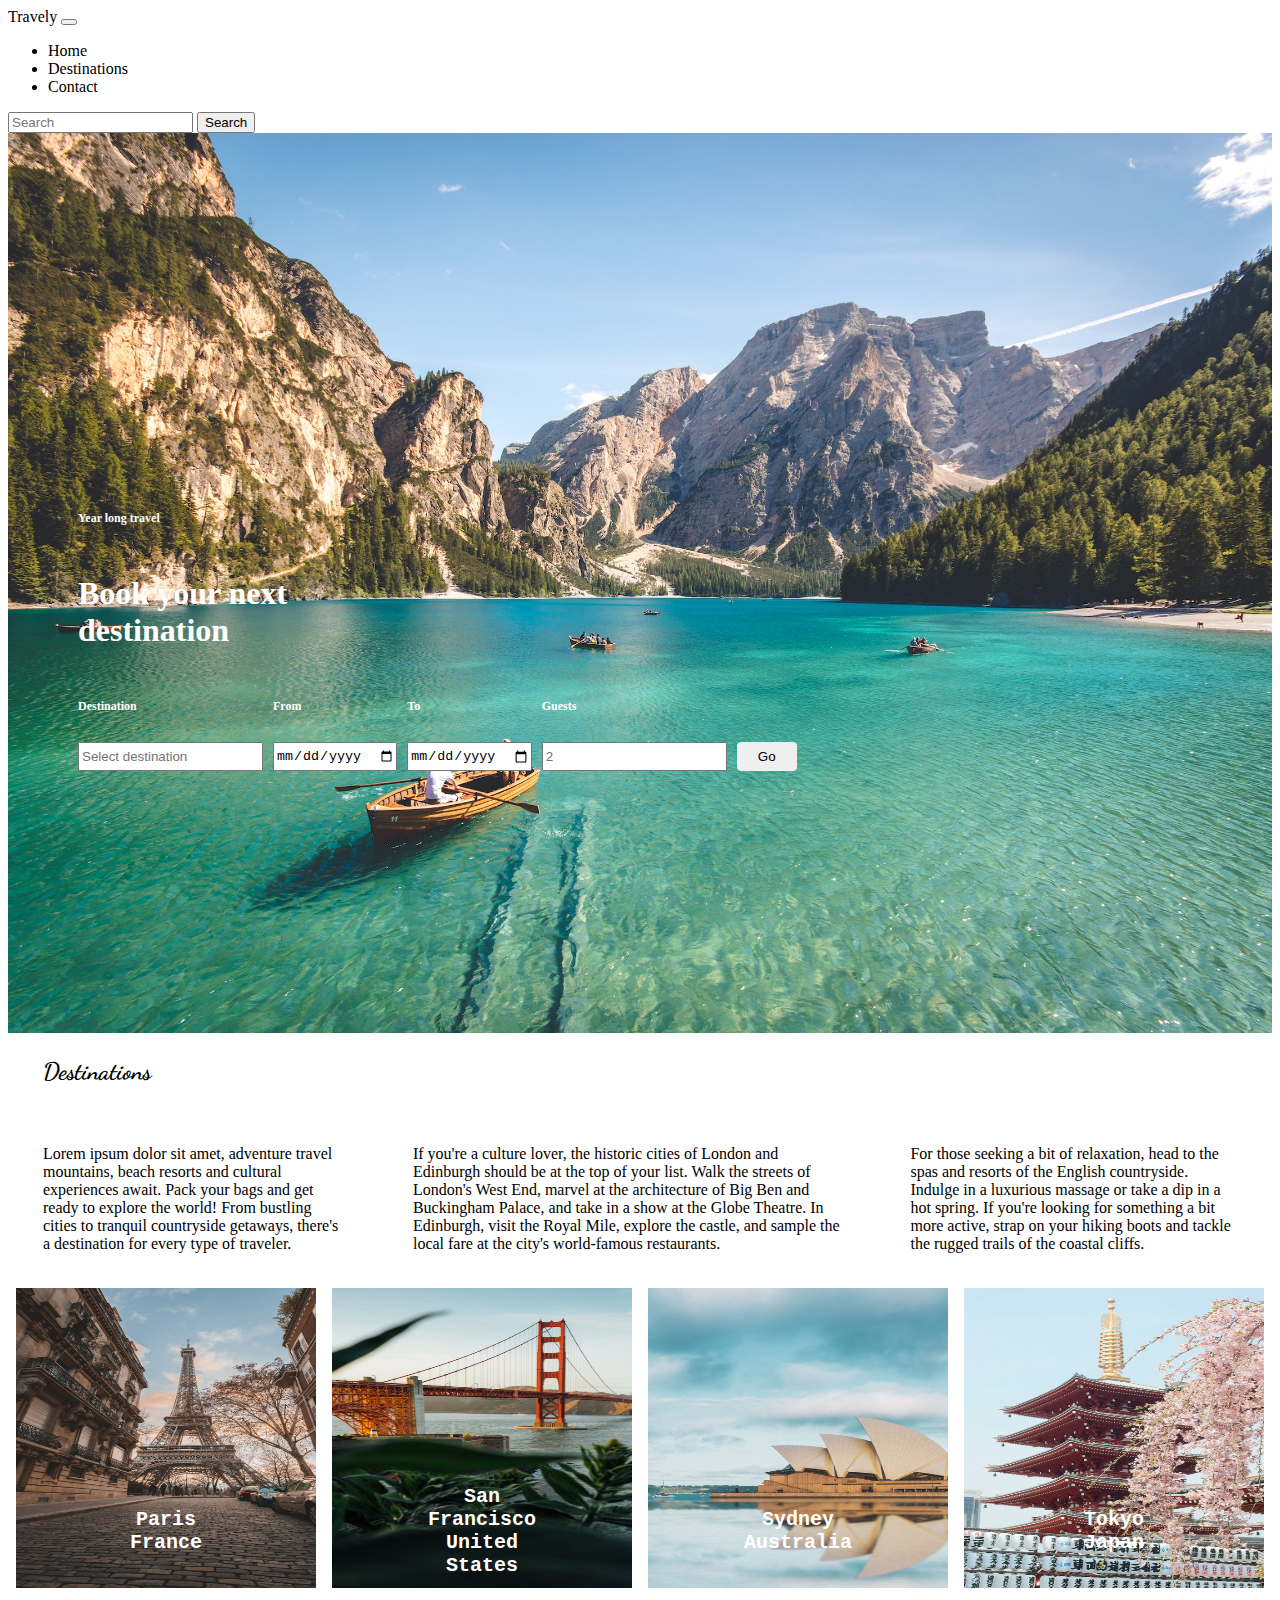
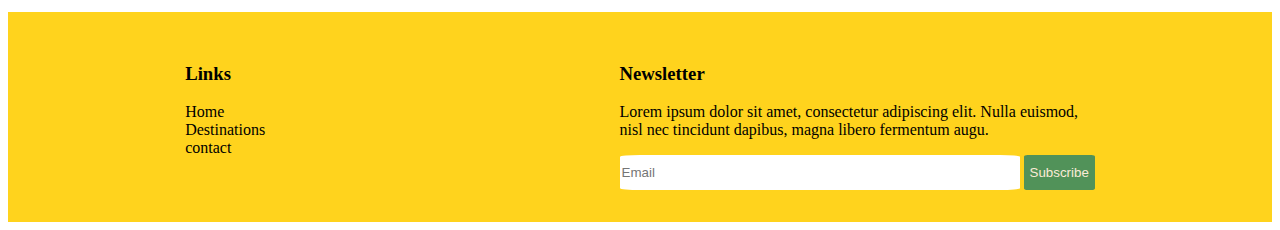
==== commit 6122a48a: "CSS modifications of layout" ====
--- a/index.html
+++ b/index.html
@@ -61,9 +61,7 @@
               placeholder="Search"
               aria-label="Search"
             />
-            <button class="btn btn-outline-success" type="submit">
-              Search
-            </button>
+            <button class="btn btn-outline-info" type="submit">Search</button>
           </form>
         </div>
       </div>
--- a/css/footer.css
+++ b/css/footer.css
@@ -21,6 +21,7 @@
   width: 400px;
   height: 35px;
   border: none;
+  border-radius: 5%;
 }
 
 #subscribebutton {
@@ -28,6 +29,7 @@
   border: none;
   height: 35px;
   color: antiquewhite;
+  border-radius: 5%;
 }
 
 a {
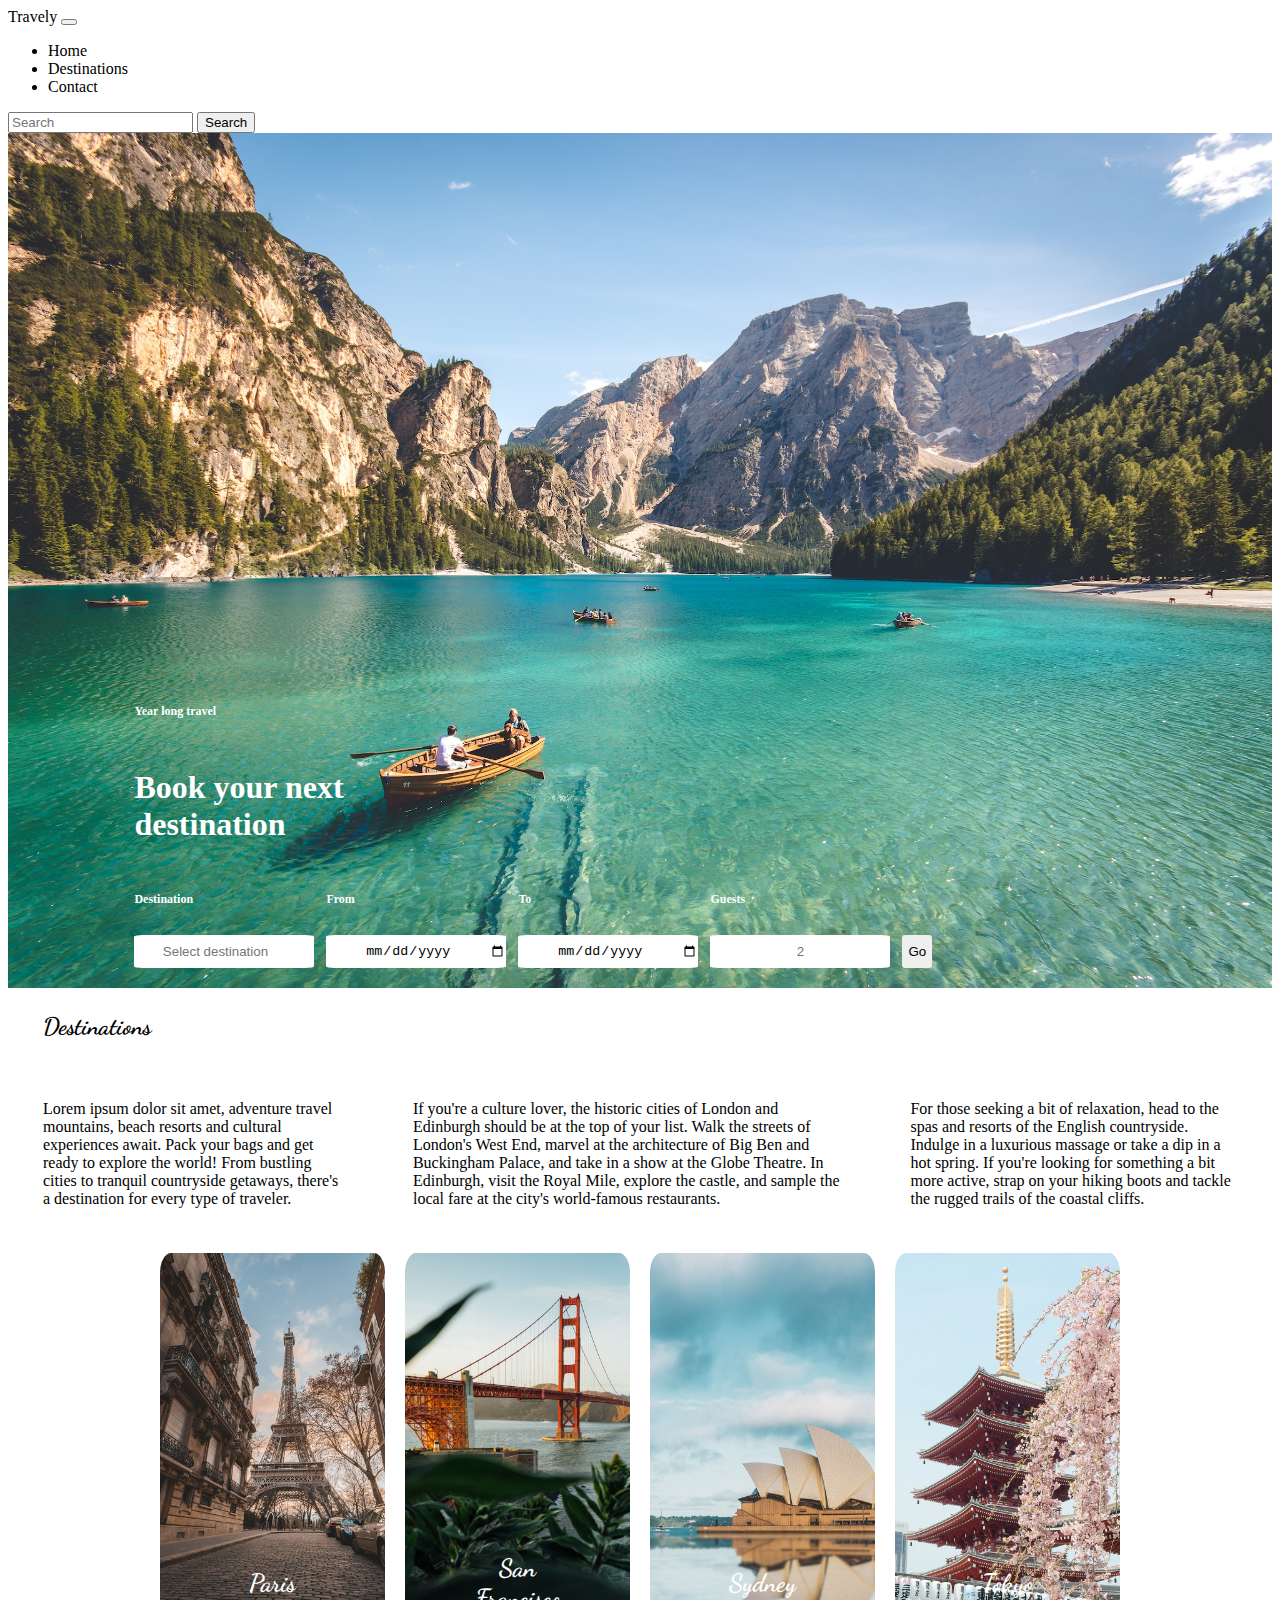
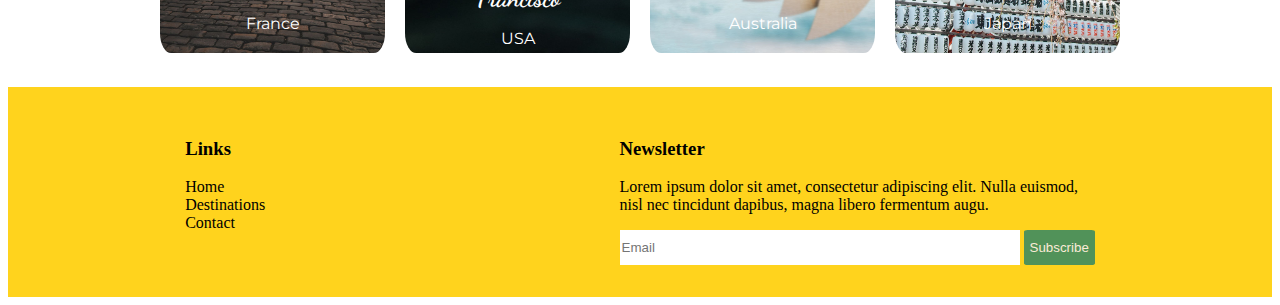
==== commit 286a063b: "CSS Updates" ====
--- a/index.html
+++ b/index.html
@@ -73,7 +73,7 @@
           Book your next<br />
           destination
         </h1>
-        <div id="destpart">
+        <div id="bookingdetails">
           <div>
             <h6>Destination</h6>
             <input
@@ -95,16 +95,17 @@
 
           <div>
             <h6>From</h6>
-            <input name="departuredate" type="date" placeholder="YYYY.MM.DD" />
+            <input name="departuredate" type="date" />
           </div>
           <div>
             <h6>To</h6>
-            <input name="arrivaldate" type="date" placeholder="YYYY.MM.DD" />
+            <input name="returndate" type="date" />
           </div>
           <div>
             <h6>Guests</h6>
             <input name="guestsnumber" placeholder="2" />
           </div>
+
           <button type="button" class="btn btn-warning">Go</button>
         </div>
       </div>
@@ -142,8 +143,8 @@
             alt="picture of eiffel tower"
           />
           <div class="text-overlay">
-            <p>Paris<br />France</p>
-            <p></p>
+            <p class="cityname">Paris</p>
+            <p class="countryname">France</p>
           </div>
         </div>
         <div class="image-container">
@@ -152,8 +153,8 @@
             alt="picture of golden gate"
           />
           <div class="text-overlay">
-            <p>San Francisco<br />United States</p>
-            <p></p>
+            <p class="cityname">San Francisco</p>
+            <p class="countryname">USA</p>
           </div>
         </div>
         <div class="image-container">
@@ -162,15 +163,15 @@
             alt="picture of sydney opera"
           />
           <div class="text-overlay">
-            <p>Sydney<br />Australia</p>
-            <p></p>
+            <p class="cityname">Sydney</p>
+            <p class="countryname">Australia</p>
           </div>
         </div>
         <div class="image-container">
           <img src="./images/destinations/tokyo.jpg" alt="picture of tokyo" />
           <div class="text-overlay">
-            <p>Tokyo<br />Japan</p>
-            <p></p>
+            <p class="cityname">Tokyo</p>
+            <p class="countryname">Japan</p>
           </div>
         </div>
       </div>
@@ -180,7 +181,7 @@
         <h3>Links</h3>
         <a href="#" target="_blank">Home</a><br />
         <a href="destinations.html" target="_blank">Destinations</a><br />
-        <a href="contact.html" target="_blank">contact</a>
+        <a href="contact.html" target="_blank">Contact</a>
       </div>
       <div id="newssection">
         <h3>Newsletter</h3>
--- a/css/header.css
+++ b/css/header.css
@@ -14,10 +14,12 @@
   background-size: cover;
   background-position: center;
   width: 100%;
-  height: 100vh;
-  margin: 0 auto;
+  height: 90vh;
   display: flex;
-  flex-direction: column;
+  flex-direction: row;
+  align-items: flex-end;
+  justify-content: center;
+  align-self: center;
 }
 
 #searchsection {
@@ -58,13 +60,14 @@
 #bookingsection {
   display: flex;
   flex-direction: column;
-  margin-top: 350px;
-  padding-left: 70px;
+  flex-wrap: wrap;
+  width: 80%;
 }
 
-#destpart {
+#bookingdetails {
   display: flex;
   flex-direction: row;
+  flex-wrap: wrap;
 }
 
 #bookingsection h1 {
@@ -78,13 +81,16 @@
 }
 
 #bookingsection input {
-  margin-right: 10px;
-  height: 29px;
+  margin-right: 12px;
+  height: 33px;
+  width: 180px;
+  text-align: center;
+  border-radius: 5%;
+  border: none;
 }
 
 #bookingsection button {
-  height: 29px;
-  width: 60px;
+  height: 33px;
   border: none;
   border-radius: 10%;
   display: flex;
@@ -94,53 +100,72 @@
 }
 
 /* Media Queries */
-@media only screen and (max-width: 991px) {
+/* CSS For big monitor screens */
+@media only screen and (min-width: 1200px) {
+  header {
+    height: 95vh;
+    padding-bottom: 20px;
+  }
+}
+/* CSS styling for phone device */
+@media only screen and (max-device-width: 480px) {
+  header {
+    width: 100%;
+    height: 50vh;
+  }
   #bookingsection {
-    margin-top: 250px;
-    padding-left: 30px;
+    display: flex;
+    flex-direction: column;
+    width: 100%;
+    border: 3px red solid;
+  }
+  #bookingdetails {
+    border: pink 3px solid;
   }
 
+  #bookingsection h1 {
+    color: white;
+    font-weight: bold;
+  }
+  #bookingsection input {
+    border: blue 3px solid;
+  }
   #bookingsection h6 {
-    margin-right: 15px;
-    font-size: 10px;
+    color: white;
+    font-size: 12px;
+    font-weight: bold;
   }
-
-  #bookingsection input {
-    margin-right: 5px;
-    height: 25px;
+  #bookingsection button {
+    height: 33px;
+    border: none;
+    border-radius: 5%;
   }
 }
-
-@media only screen and (max-width: 767px) {
+/* CSS styling for tablettes*/
+@media only screen and (min-device-width: 768px) and (max-device-width: 1024px) and (-webkit-min-device-pixel-ratio: 1) {
+  header {
+    width: 100%;
+    height: 70vh;
+  }
   #bookingsection {
-    margin-top: 200px;
+    display: flex;
+    flex-direction: column;
+    width: 100%;
     padding-left: 20px;
   }
 
-  #bookingsection h6 {
-    margin-right: 10px;
-    font-size: 8px;
+  #bookingsection h1 {
+    color: white;
+    font-weight: bold;
   }
-
   #bookingsection input {
-    margin-right: 3px;
-    height: 20px;
+    width: min-content;
+    margin-bottom: 20px;
+  }
+  #bookingsection button {
+    height: 33px;
+    border: none;
+    border-radius: 5%;
+    margin-bottom: 20px;
   }
 }
-
-@media only screen and (max-width: 480px) {
-  #bookingsection {
-    margin-top: 150px;
-    padding-left: 10px;
-  }
-
-  #bookingsection h6 {
-    margin-right: 5px;
-    font-size: 6px;
-  }
-
-  #bookingsection input {
-    margin-right: 2px;
-    height: 15px;
-  }
-}
--- a/css/destinations.css
+++ b/css/destinations.css
@@ -32,11 +32,13 @@
   display: flex;
   justify-content: center;
   align-items: flex-start;
+  flex-wrap: wrap;
 }
 
 #photossection img {
-  height: 300px;
-  width: 300px;
+  max-height: 400px;
+  max-width: 280px;
+  border-radius: 5%;
 }
 
 .image-container {
@@ -46,81 +48,62 @@
 
 .text-overlay {
   position: absolute;
-  top: 80%;
+  top: 85%;
   left: 50%;
   transform: translate(-50%, -50%);
   text-align: center;
+}
+
+.cityname {
+  font-family: Dancing Script;
+  font-weight: bold;
+  color: white;
+  margin-bottom: 3px;
+  font-size: 25px;
+}
+.countryname {
+  font-family: Montserrat;
   color: white;
 }
-
-.text-overlay p {
-  font-size: 20px;
-  font-family: "Courier New", Courier, monospace;
-  font-weight: bold;
+/* CSS For big monitor screens */
+@media only screen and (min-width: 1200px) {
+  .image-container {
+    margin: 10px;
+  }
 }
-
-/* Media Queries */
-@media only screen and (max-width: 991px) {
+/* CSS styling for phone device */
+@media only screen and (max-device-width: 480px) {
   #descriptionsection {
+    display: flex;
     flex-direction: column;
-    align-items: center;
   }
 
-  #descriptionsection p {
-    padding: 19px 15px;
-  }
-
-  #destinationsection h2 {
-    padding: 4px 15px;
-  }
-
-  .text-overlay p {
-    font-size: 15px;
-    font-family: "Courier New", Courier, monospace;
-    font-weight: bold;
-  }
-}
-
-@media only screen and (max-width: 767px) {
-  #descriptionsection p {
-    padding: 19px 10px;
-  }
-
-  #destinationsection h2 {
-    padding: 4px 10px;
+  #photossection {
+    display: grid;
+    grid-template-columns: 1fr 1fr;
+    margin: 0 auto;
   }
 
   #photossection img {
-    height: 200px;
-    width: 200px;
-  }
-
-  .text-overlay {
-    top: 70%;
+    border-radius: 5%;
+    max-height: 300px;
+    max-width: 250px;
+    margin-top: 10px;
   }
 }
+/* CSS styling for tablettes*/
+@media only screen and (min-device-width: 768px) and (max-device-width: 1024px) and (-webkit-min-device-pixel-ratio: 1) {
+  #photossection {
+    display: grid;
+    grid-template-columns: 1fr 1fr;
+    margin: 0 auto;
+  }
+  #photossection img {
+    border-radius: 5%;
 
-@media only screen and (max-width: 480px) {
-  #descriptionsection p {
-    padding: 19px 5px;
+    margin-top: 10px;
   }
-
-  #destinationsection h2 {
-    padding: 4px 5px;
-  }
-
-  #photossection img {
-    height: 120px;
-    width: 90px;
-  }
-
-  #photossection {
-    display: flex;
-    justify-content: center;
-    align-items: center; /* Added to center the images vertically */
-  }
-
-  .text-overlay {
-    top: 60%;
+  #destinationsection {
+    margin: 10px 50px;
   }
 }
--- a/css/footer.css
+++ b/css/footer.css
@@ -21,7 +21,6 @@
   width: 400px;
   height: 35px;
   border: none;
-  border-radius: 5%;
 }
 
 #subscribebutton {
@@ -37,53 +36,41 @@
   text-decoration: none;
 }
 
-@media screen and (max-width: 991px) {
+/* CSS styling for phone device */
+@media only screen and (max-device-width: 480px) {
   footer {
+    display: flex;
     flex-direction: column;
-    justify-content: center;
-    align-items: center;
-    text-align: center;
+    padding-top: 5px;
+    padding-left: 10px;
+  }
+  #email {
+    width: 200px;
+    height: 33px;
+    border: none;
+  }
+  #Links {
+    display: flex;
+    flex-direction: column;
+    width: 100%;
   }
 
-  #email {
+  #Links a {
+    padding-bottom: 3px;
+    font-size: 14px;
+  }
+  #newssection {
+    display: flex;
+    flex-direction: column;
     width: 100%;
-    margin-top: 1rem;
-  }
-}
-
-@media screen and (max-width: 767px) {
-  footer {
-    flex-direction: column;
-    justify-content: center;
-    align-items: center;
-    text-align: center;
-  }
-
-  #email {
-    width: 100%;
-    margin-top: 1rem;
+    font-size: 14px;
   }
 
   #subscribebutton {
-    margin-top: 1rem;
+    background-color: #519259;
+    border: none;
+    height: 33px;
+    color: antiquewhite;
+    border-radius: 5%;
   }
 }
-
-@media screen and (max-width: 480px) {
-  footer {
-    flex-direction: column;
-    justify-content: center;
-    align-items: center;
-    text-align: center;
-  }
-
-  #email {
-    width: 100%;
-    margin-top: 1rem;
-  }
-
-  #subscribebutton {
-    margin-top: 1rem;
-    width: 100%;
-  }
-}
